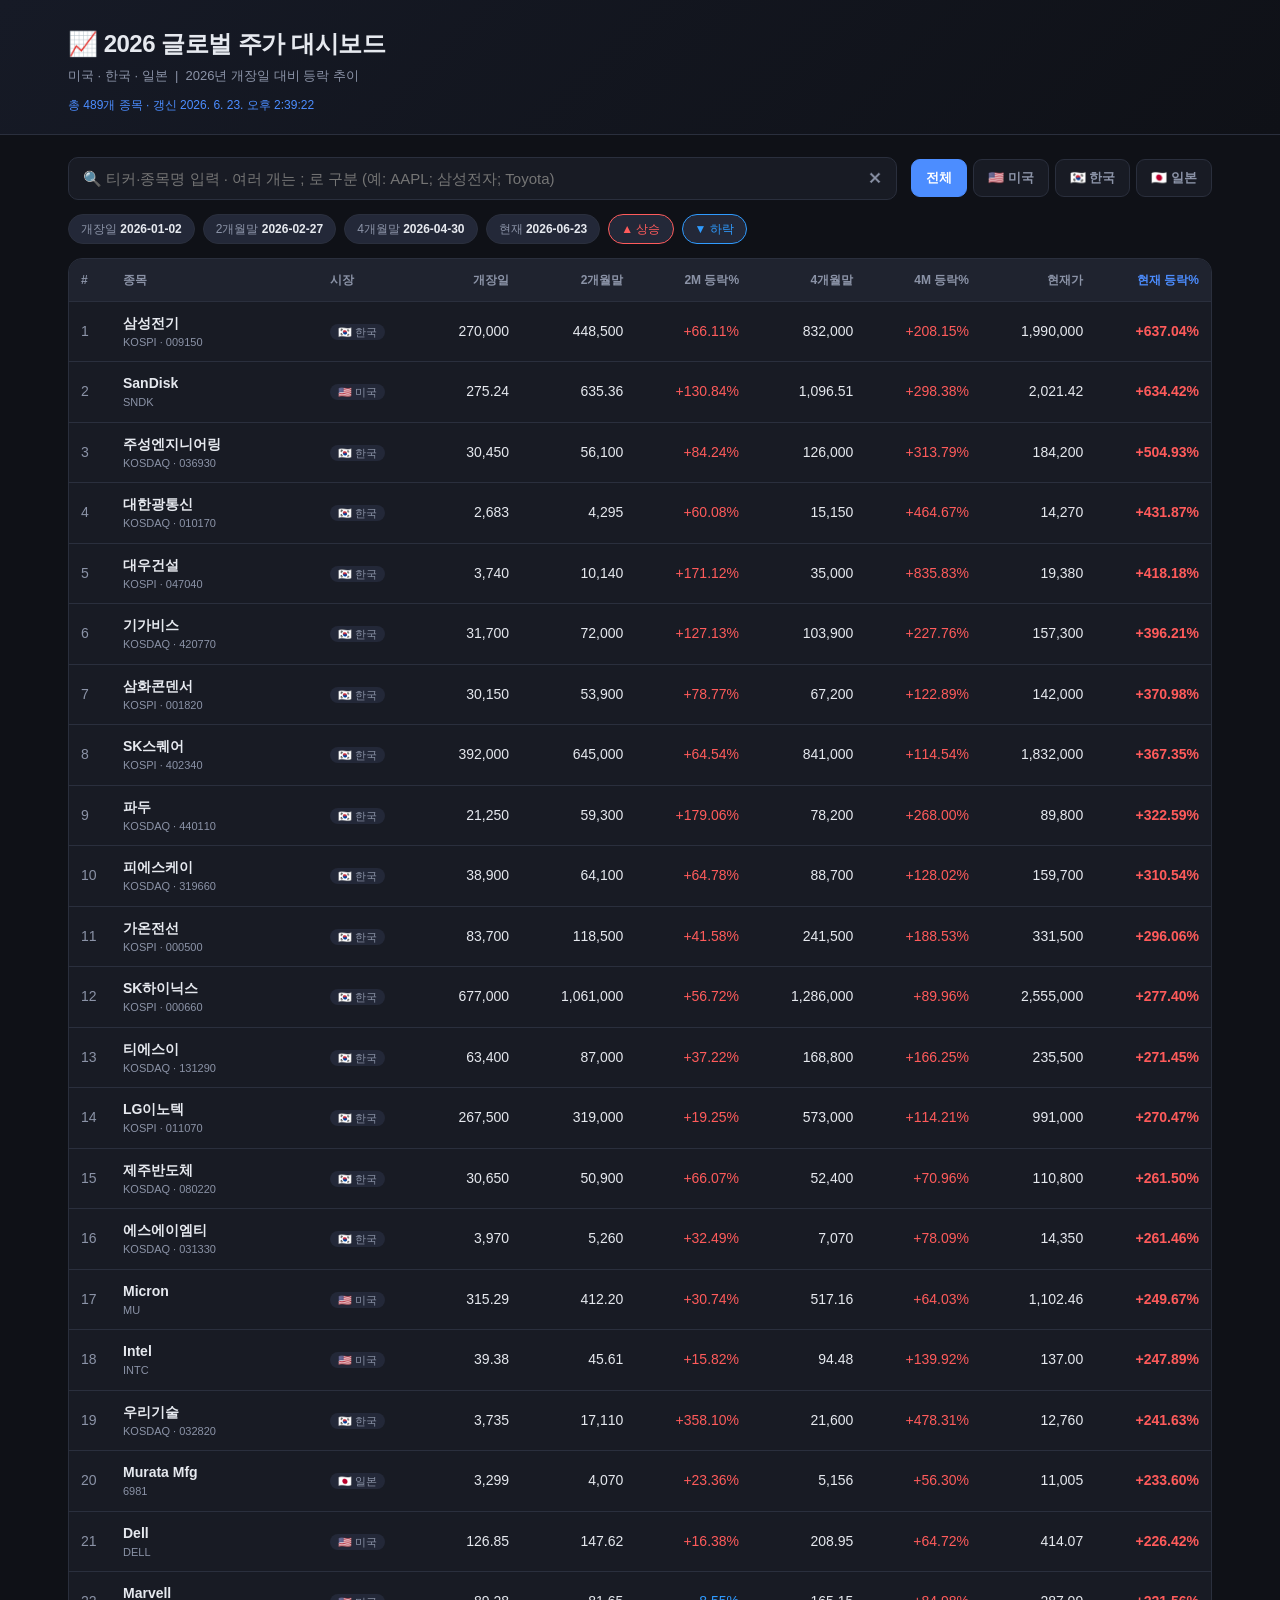
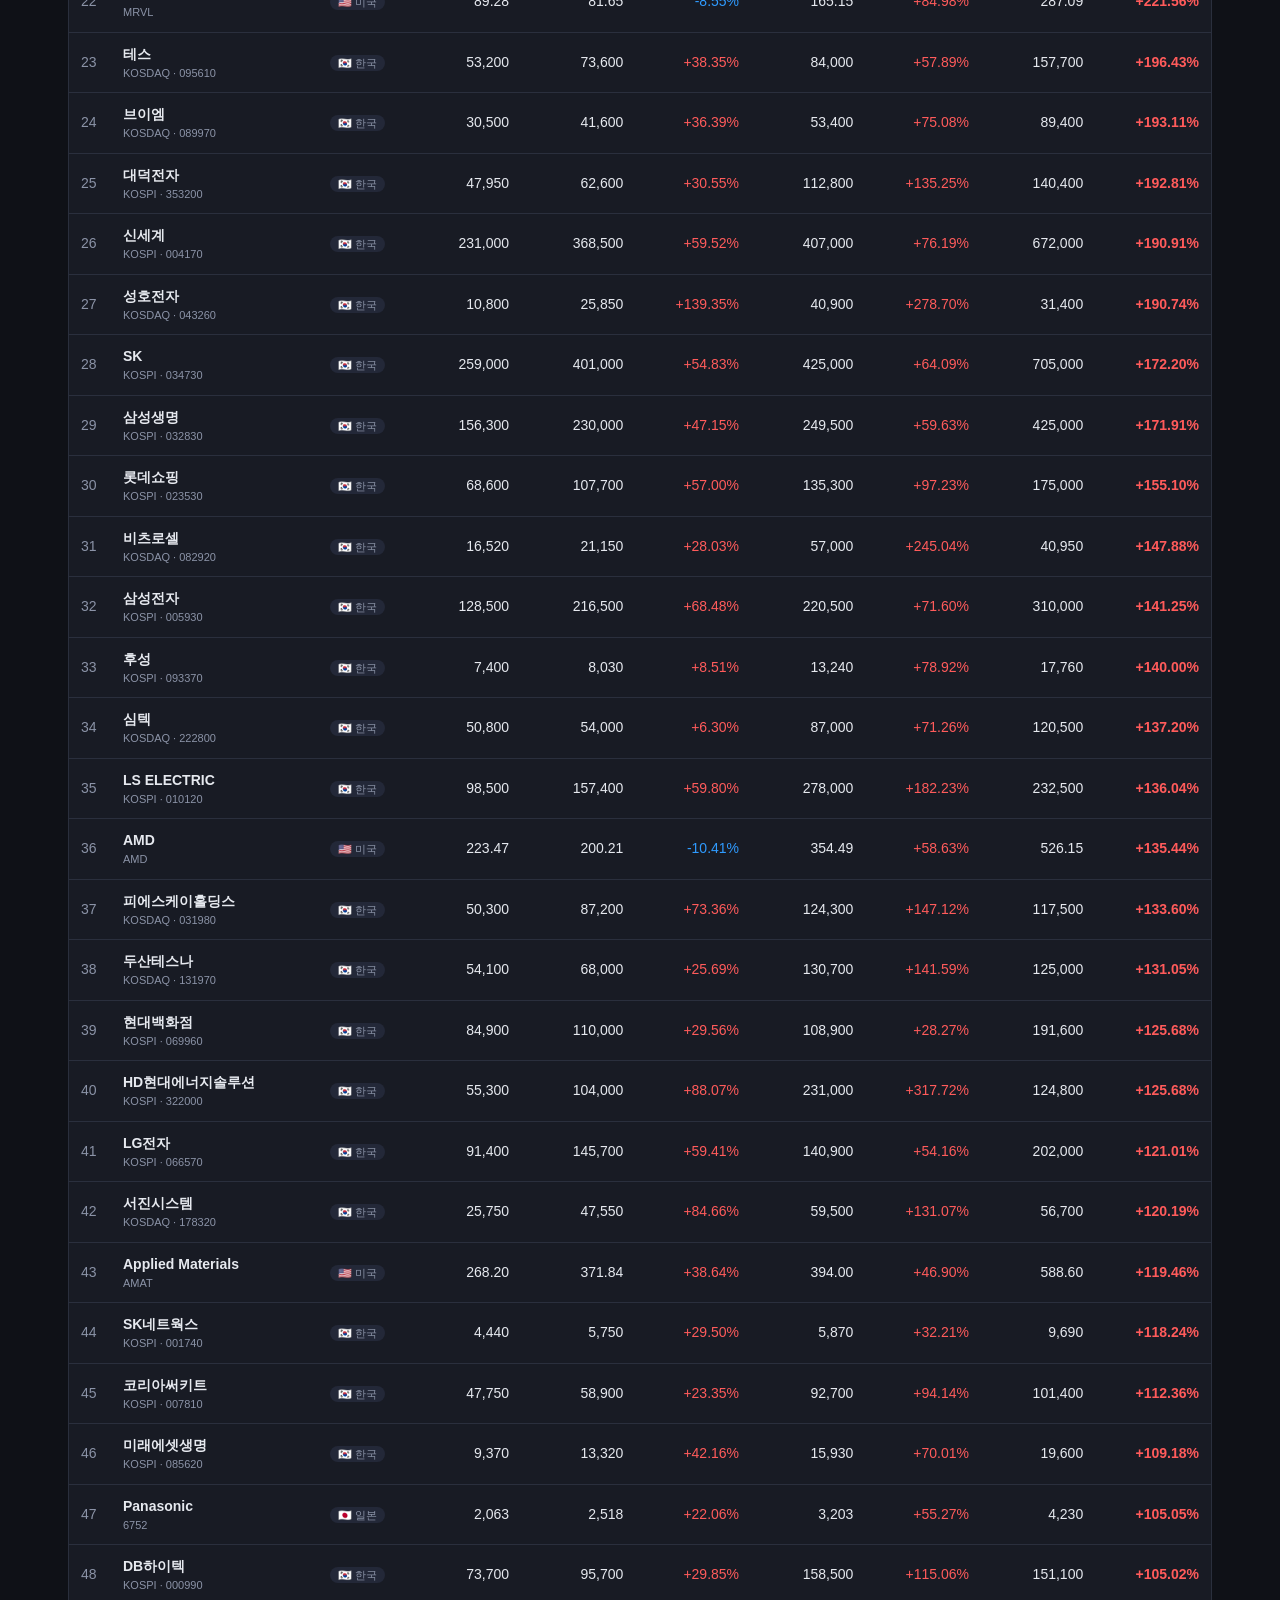
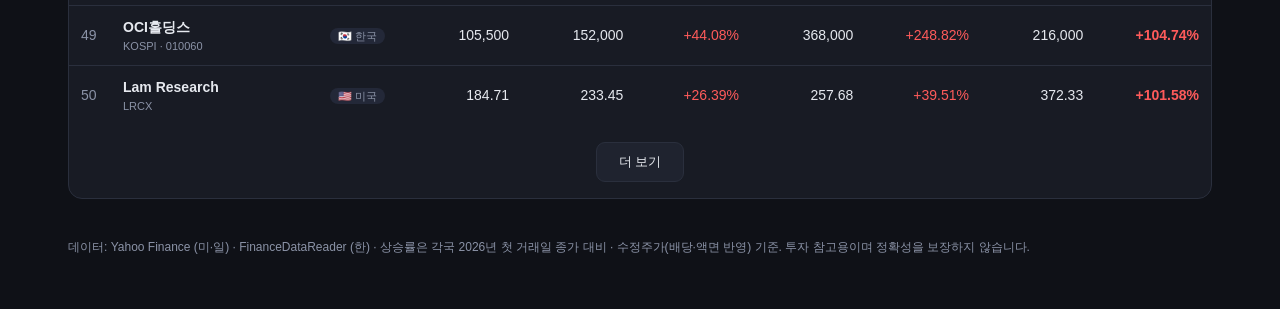
==== index.html @ 770bfb8a "init: 2026 글로벌 주가 대시보드 (미·한·일)" ====
<!DOCTYPE html>
<html lang="ko">
<head>
<meta charset="UTF-8" />
<meta name="viewport" content="width=device-width, initial-scale=1.0" />
<title>2026 글로벌 주가 대시보드 · 미국·한국·일본</title>
<meta name="description" content="2026년 개장일 대비 미국·한국·일본 주식의 2개월말·4개월말·현재 시점 주가와 상승률 대시보드" />
<link rel="stylesheet" href="assets/style.css" />
</head>
<body>
<header class="topbar">
  <div class="wrap">
    <h1>📈 2026 글로벌 주가 대시보드</h1>
    <p class="sub">미국 · 한국 · 일본 &nbsp;|&nbsp; 2026년 개장일 대비 등락 추이</p>
    <p class="meta" id="meta">데이터 불러오는 중…</p>
  </div>
</header>

<main class="wrap">
  <!-- 검색 -->
  <section class="controls">
    <div class="search-box">
      <input id="search" type="text" autocomplete="off"
             placeholder="🔍 티커·종목명 입력 · 여러 개는 ; 로 구분 (예: AAPL; 삼성전자; Toyota)" />
      <button id="clear" class="clear-btn" title="초기화">✕</button>
      <ul id="suggest" class="suggest" hidden></ul>
    </div>
    <div class="market-tabs" id="tabs">
      <button class="tab active" data-market="ALL">전체</button>
      <button class="tab" data-market="US">🇺🇸 미국</button>
      <button class="tab" data-market="KR">🇰🇷 한국</button>
      <button class="tab" data-market="JP">🇯🇵 일본</button>
    </div>
  </section>

  <!-- 선택 종목 상세 -->
  <section id="detail" class="detail" hidden></section>

  <!-- 기준일 안내 -->
  <section class="legend" id="legend"></section>

  <!-- 테이블 -->
  <section class="table-wrap">
    <table id="grid">
      <thead>
        <tr>
          <th class="t-rank">#</th>
          <th class="t-name" data-sort="name">종목</th>
          <th class="t-mkt" data-sort="market">시장</th>
          <th class="num" data-sort="p_open">개장일</th>
          <th class="num" data-sort="p_m2">2개월말</th>
          <th class="num sortable" data-sort="r_m2">2M 등락%</th>
          <th class="num" data-sort="p_m4">4개월말</th>
          <th class="num sortable" data-sort="r_m4">4M 등락%</th>
          <th class="num" data-sort="p_cur">현재가</th>
          <th class="num sortable active" data-sort="r_cur">현재 등락%</th>
        </tr>
      </thead>
      <tbody id="rows"></tbody>
    </table>
    <p id="empty" class="empty" hidden>표시할 종목이 없습니다.</p>
    <div class="more" id="more" hidden>
      <button id="moreBtn">더 보기</button>
    </div>
  </section>
</main>

<footer class="foot wrap">
  <p>데이터: Yahoo Finance (미·일) · FinanceDataReader (한) · 상승률은 각국 2026년 첫 거래일 종가 대비 ·
     수정주가(배당·액면 반영) 기준. 투자 참고용이며 정확성을 보장하지 않습니다.</p>
</footer>

<script src="assets/app.js"></script>
</body>
</html>
---- assets/style.css ----
:root {
  --bg: #0f1117;
  --panel: #181b24;
  --panel-2: #1f232f;
  --line: #2a2f3d;
  --text: #e6e9ef;
  --muted: #8b93a7;
  --accent: #4c8dff;
  --up: #ff5b5b;     /* 한국식: 상승=빨강 */
  --down: #2f9bff;   /* 하락=파랑 */
  --flat: #8b93a7;
  --chip: #232838;
}

* { box-sizing: border-box; }
html, body { margin: 0; padding: 0; }
body {
  background: var(--bg);
  color: var(--text);
  font-family: "Pretendard", "Apple SD Gothic Neo", "Malgun Gothic",
               -apple-system, BlinkMacSystemFont, "Segoe UI", Roboto, sans-serif;
  -webkit-font-smoothing: antialiased;
  font-size: 14px;
  line-height: 1.5;
}
.wrap { max-width: 1180px; margin: 0 auto; padding: 0 18px; }

/* 헤더 */
.topbar {
  background: linear-gradient(135deg, #161a26 0%, #0f1117 100%);
  border-bottom: 1px solid var(--line);
  padding: 26px 0 20px;
}
.topbar h1 { margin: 0; font-size: 24px; font-weight: 800; letter-spacing: -0.5px; }
.topbar .sub { margin: 4px 0 0; color: var(--muted); font-size: 13px; }
.topbar .meta { margin: 10px 0 0; color: var(--accent); font-size: 12px; }

/* 컨트롤 */
.controls {
  display: flex; flex-wrap: wrap; gap: 14px; align-items: center;
  justify-content: space-between; margin: 22px 0 14px;
}
.search-box { position: relative; flex: 1 1 360px; }
.search-box input {
  width: 100%; padding: 12px 40px 12px 14px;
  background: var(--panel); border: 1px solid var(--line); border-radius: 10px;
  color: var(--text); font-size: 15px; outline: none;
}
.search-box input:focus { border-color: var(--accent); }
.clear-btn {
  position: absolute; right: 8px; top: 50%; transform: translateY(-50%);
  background: none; border: none; color: var(--muted); cursor: pointer;
  font-size: 15px; padding: 6px;
}

/* 자동완성 */
.suggest {
  position: absolute; z-index: 30; top: 110%; left: 0; right: 0;
  list-style: none; margin: 0; padding: 6px;
  background: var(--panel-2); border: 1px solid var(--line); border-radius: 10px;
  max-height: 320px; overflow-y: auto; box-shadow: 0 12px 30px rgba(0,0,0,.4);
}
.suggest li {
  padding: 9px 12px; border-radius: 7px; cursor: pointer;
  display: flex; justify-content: space-between; gap: 10px;
}
.suggest li:hover, .suggest li.active { background: var(--chip); }
.suggest .s-name { font-weight: 600; }
.suggest .s-tk { color: var(--muted); font-size: 12px; }

/* 시장 탭 */
.market-tabs { display: flex; gap: 6px; }
.tab {
  background: var(--panel); border: 1px solid var(--line); color: var(--muted);
  padding: 9px 14px; border-radius: 9px; cursor: pointer; font-size: 13px; font-weight: 600;
}
.tab:hover { color: var(--text); }
.tab.active { background: var(--accent); border-color: var(--accent); color: #fff; }

/* 기준일 안내 */
.legend { display: flex; flex-wrap: wrap; gap: 8px; margin: 4px 0 14px; }
.legend .pill {
  background: var(--chip); border: 1px solid var(--line); border-radius: 20px;
  padding: 5px 12px; font-size: 12px; color: var(--muted);
}
.legend .pill b { color: var(--text); font-weight: 700; }

/* 상세 카드 */
.detail {
  background: var(--panel); border: 1px solid var(--line); border-radius: 14px;
  padding: 20px; margin-bottom: 18px;
}
.detail .d-head { display: flex; align-items: baseline; gap: 12px; flex-wrap: wrap; }
.detail .d-name { font-size: 22px; font-weight: 800; }
.detail .d-tk { color: var(--muted); font-size: 14px; }
.detail .d-badge {
  background: var(--chip); border-radius: 6px; padding: 3px 9px; font-size: 12px; color: var(--muted);
}
.detail .d-close { margin-left: auto; background: none; border: 1px solid var(--line);
  color: var(--muted); border-radius: 8px; padding: 6px 12px; cursor: pointer; }
.d-grid {
  display: grid; grid-template-columns: repeat(4, 1fr); gap: 12px; margin-top: 18px;
}
.d-cell {
  background: var(--panel-2); border: 1px solid var(--line); border-radius: 10px; padding: 14px;
}
.d-cell .lbl { color: var(--muted); font-size: 12px; }
.d-cell .date { color: var(--muted); font-size: 11px; }
.d-cell .price { font-size: 20px; font-weight: 800; margin: 6px 0 2px; }
.d-cell .chg { font-size: 14px; font-weight: 700; }
@media (max-width: 720px){ .d-grid { grid-template-columns: repeat(2,1fr); } }

/* 테이블 */
.table-wrap { background: var(--panel); border: 1px solid var(--line); border-radius: 14px; overflow: hidden; }
table { width: 100%; border-collapse: collapse; }
thead th {
  position: sticky; top: 0; background: var(--panel-2); color: var(--muted);
  font-size: 12px; font-weight: 700; text-align: left; padding: 12px 12px;
  border-bottom: 1px solid var(--line); white-space: nowrap; user-select: none;
}
thead th.num { text-align: right; }
thead th[data-sort] { cursor: pointer; }
thead th[data-sort]:hover { color: var(--text); }
thead th.active { color: var(--accent); }
tbody td { padding: 11px 12px; border-bottom: 1px solid var(--line); white-space: nowrap; }
tbody tr:hover { background: var(--panel-2); cursor: pointer; }
tbody tr:last-child td { border-bottom: none; }
.t-rank { width: 42px; color: var(--muted); }
td.num { text-align: right; font-variant-numeric: tabular-nums; }
.nm { font-weight: 700; }
.nm small { display:block; color: var(--muted); font-weight: 400; font-size: 11px; }
.mkt-badge { font-size: 11px; padding: 2px 8px; border-radius: 12px; background: var(--chip); color: var(--muted); }
.up   { color: var(--up); }
.down { color: var(--down); }
.flat { color: var(--flat); }

.empty { text-align: center; color: var(--muted); padding: 40px; }
.more { text-align: center; padding: 16px; }
.more button {
  background: var(--panel-2); border: 1px solid var(--line); color: var(--text);
  padding: 10px 22px; border-radius: 9px; cursor: pointer; font-size: 13px;
}
.more button:hover { border-color: var(--accent); }

.foot { color: var(--muted); font-size: 12px; padding: 26px 18px 40px; line-height: 1.7; }
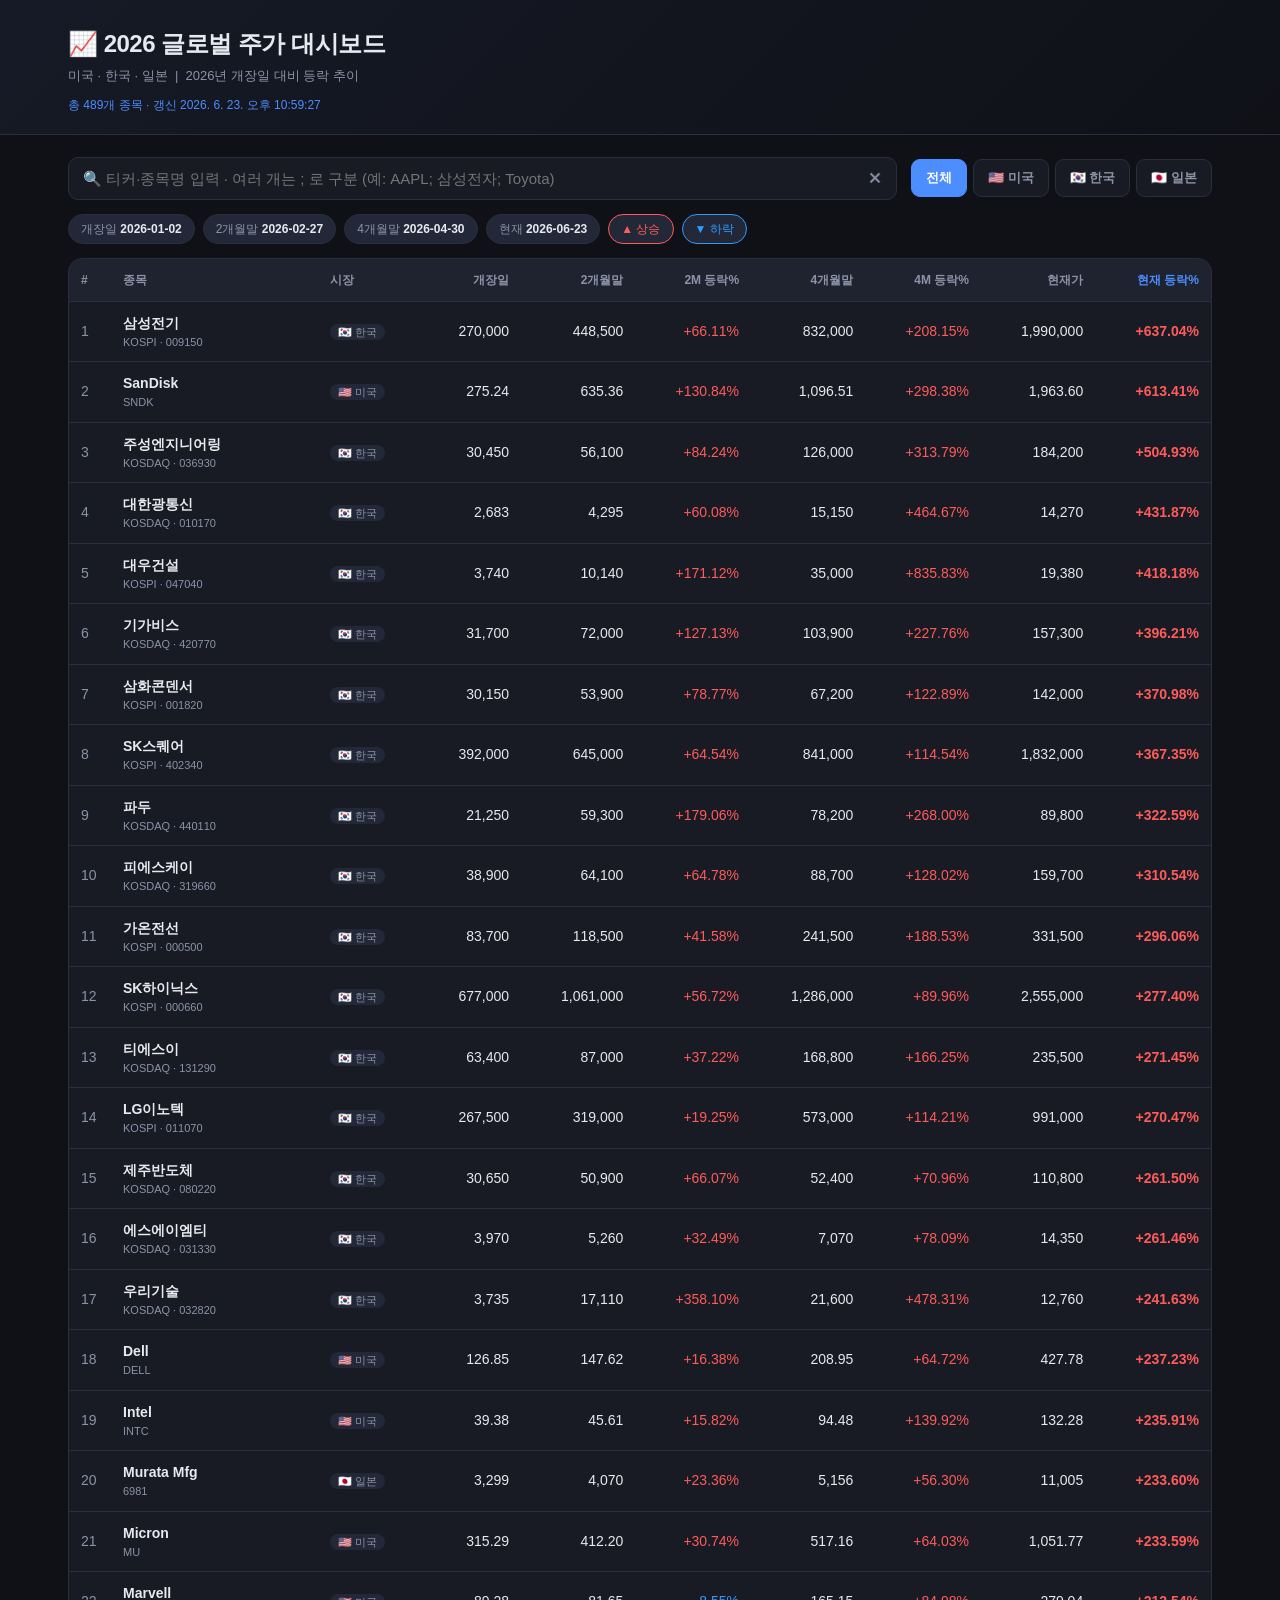
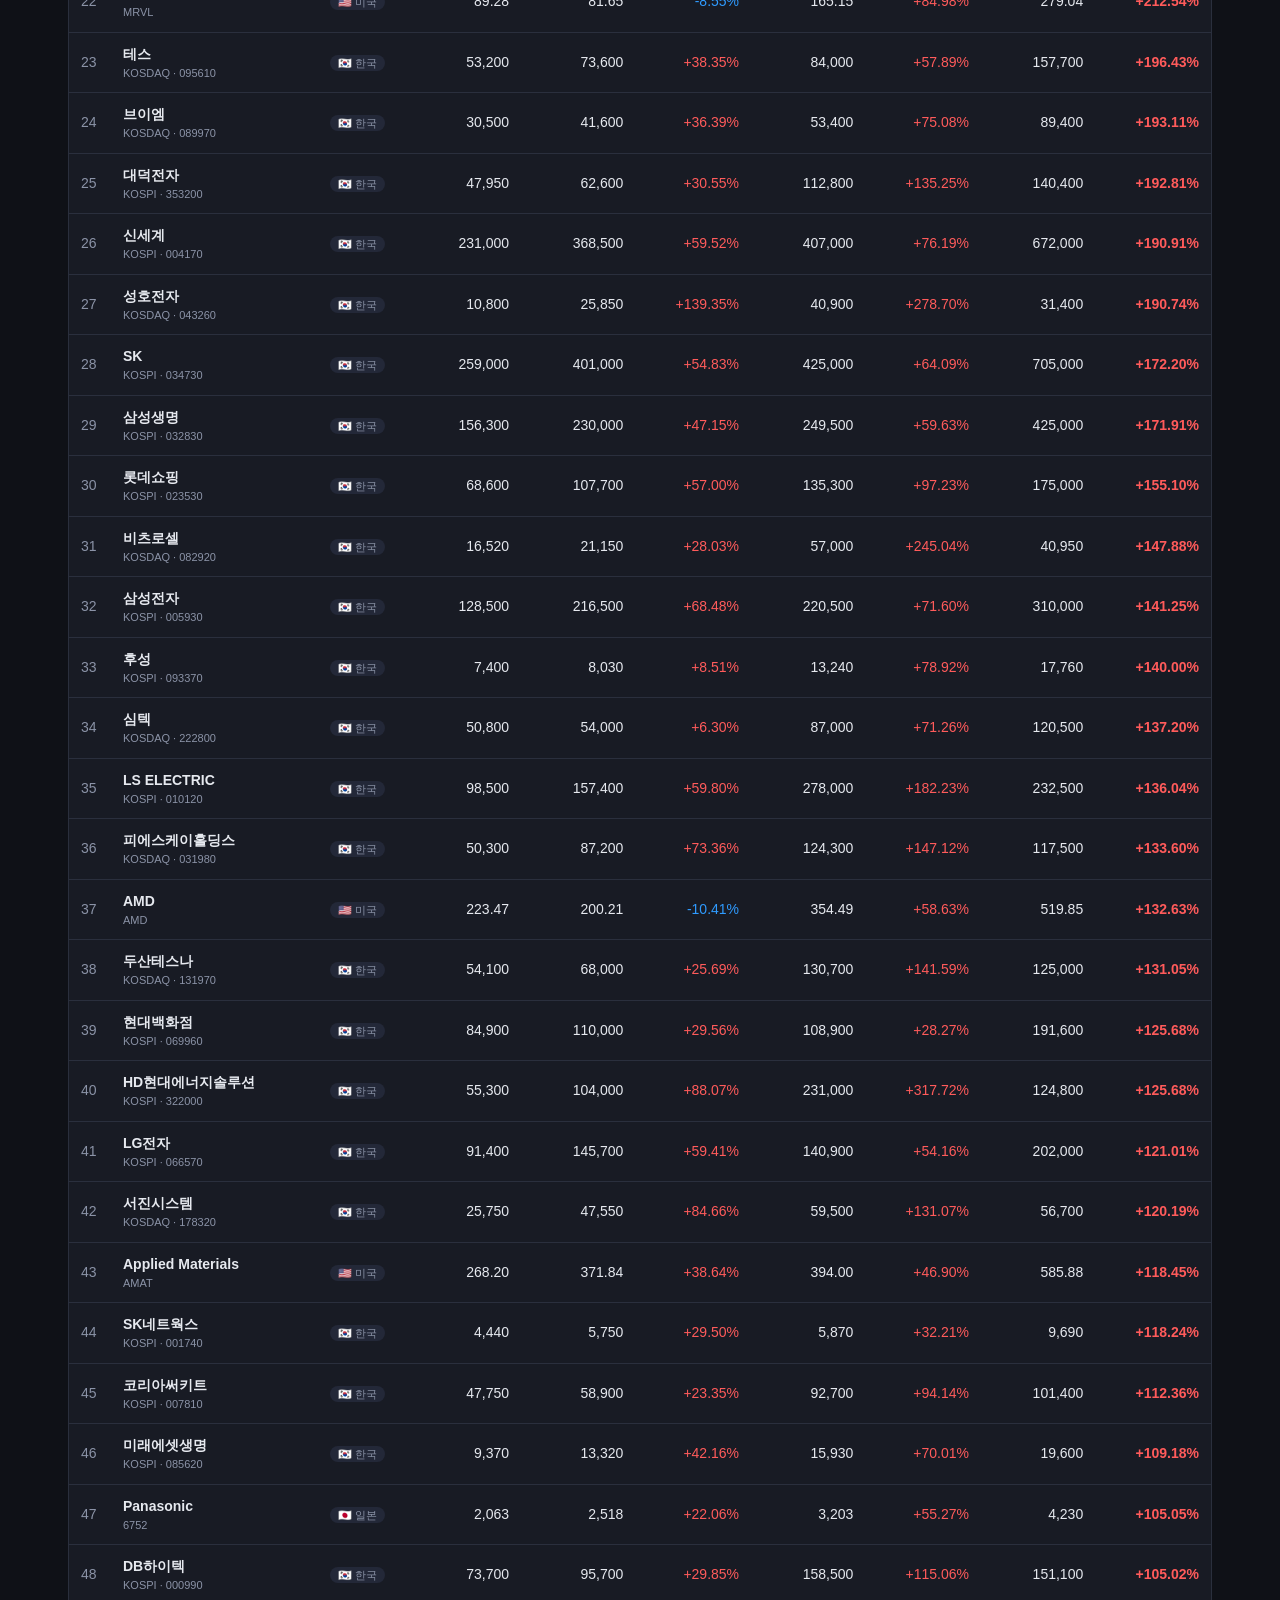
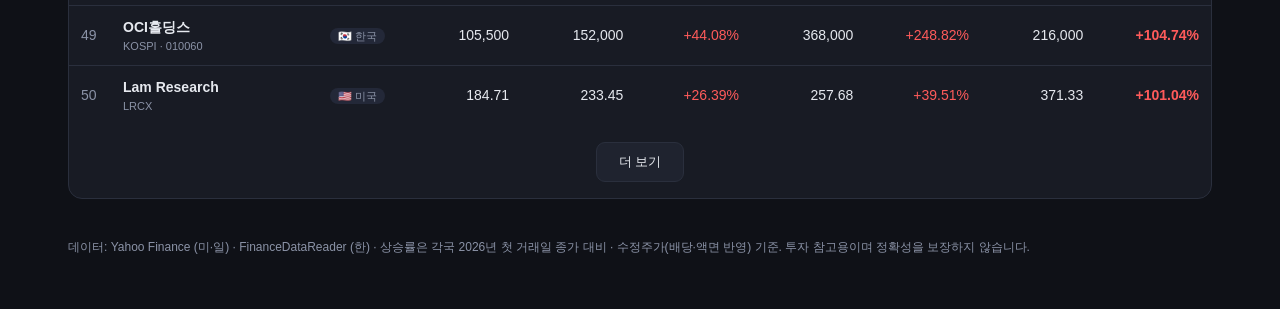
==== commit c1eafc85: "feat: PWA 지원 추가 (manifest·service worker·아이콘)" ====
--- a/index.html
+++ b/index.html
@@ -5,6 +5,17 @@
 <meta name="viewport" content="width=device-width, initial-scale=1.0" />
 <title>2026 글로벌 주가 대시보드 · 미국·한국·일본</title>
 <meta name="description" content="2026년 개장일 대비 미국·한국·일본 주식의 2개월말·4개월말·현재 시점 주가와 상승률 대시보드" />
+
+<!-- PWA -->
+<link rel="manifest" href="manifest.webmanifest" />
+<meta name="theme-color" content="#0f1117" />
+<meta name="mobile-web-app-capable" content="yes" />
+<meta name="apple-mobile-web-app-capable" content="yes" />
+<meta name="apple-mobile-web-app-status-bar-style" content="black-translucent" />
+<meta name="apple-mobile-web-app-title" content="주가 대시보드" />
+<link rel="icon" type="image/png" sizes="32x32" href="icons/favicon-32.png" />
+<link rel="apple-touch-icon" href="icons/apple-touch-icon.png" />
+
 <link rel="stylesheet" href="assets/style.css" />
 </head>
 <body>
@@ -71,5 +82,13 @@
 </footer>
 
 <script src="assets/app.js"></script>
+<script>
+  // 서비스 워커 등록 (오프라인 캐시 · PWA 설치 지원)
+  if ("serviceWorker" in navigator) {
+    window.addEventListener("load", () => {
+      navigator.serviceWorker.register("sw.js").catch((e) => console.warn("SW 등록 실패", e));
+    });
+  }
+</script>
 </body>
 </html>
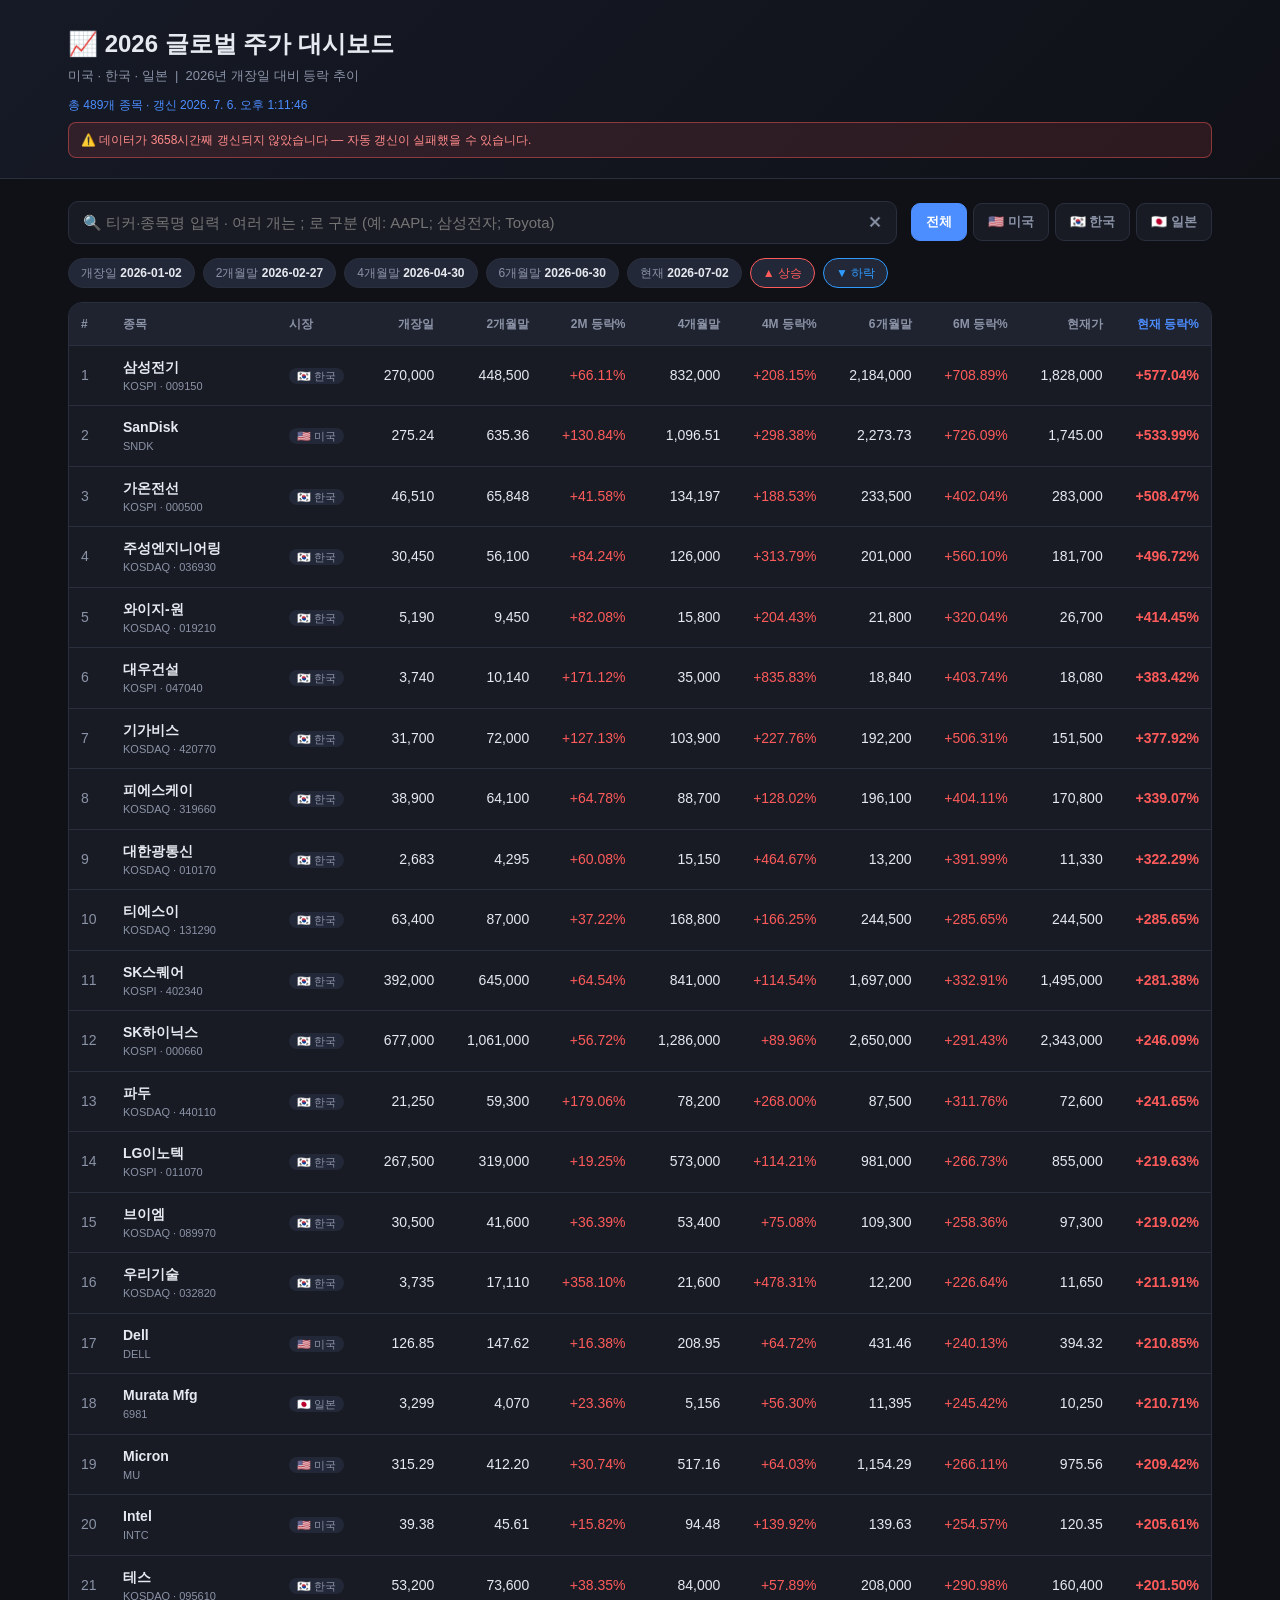
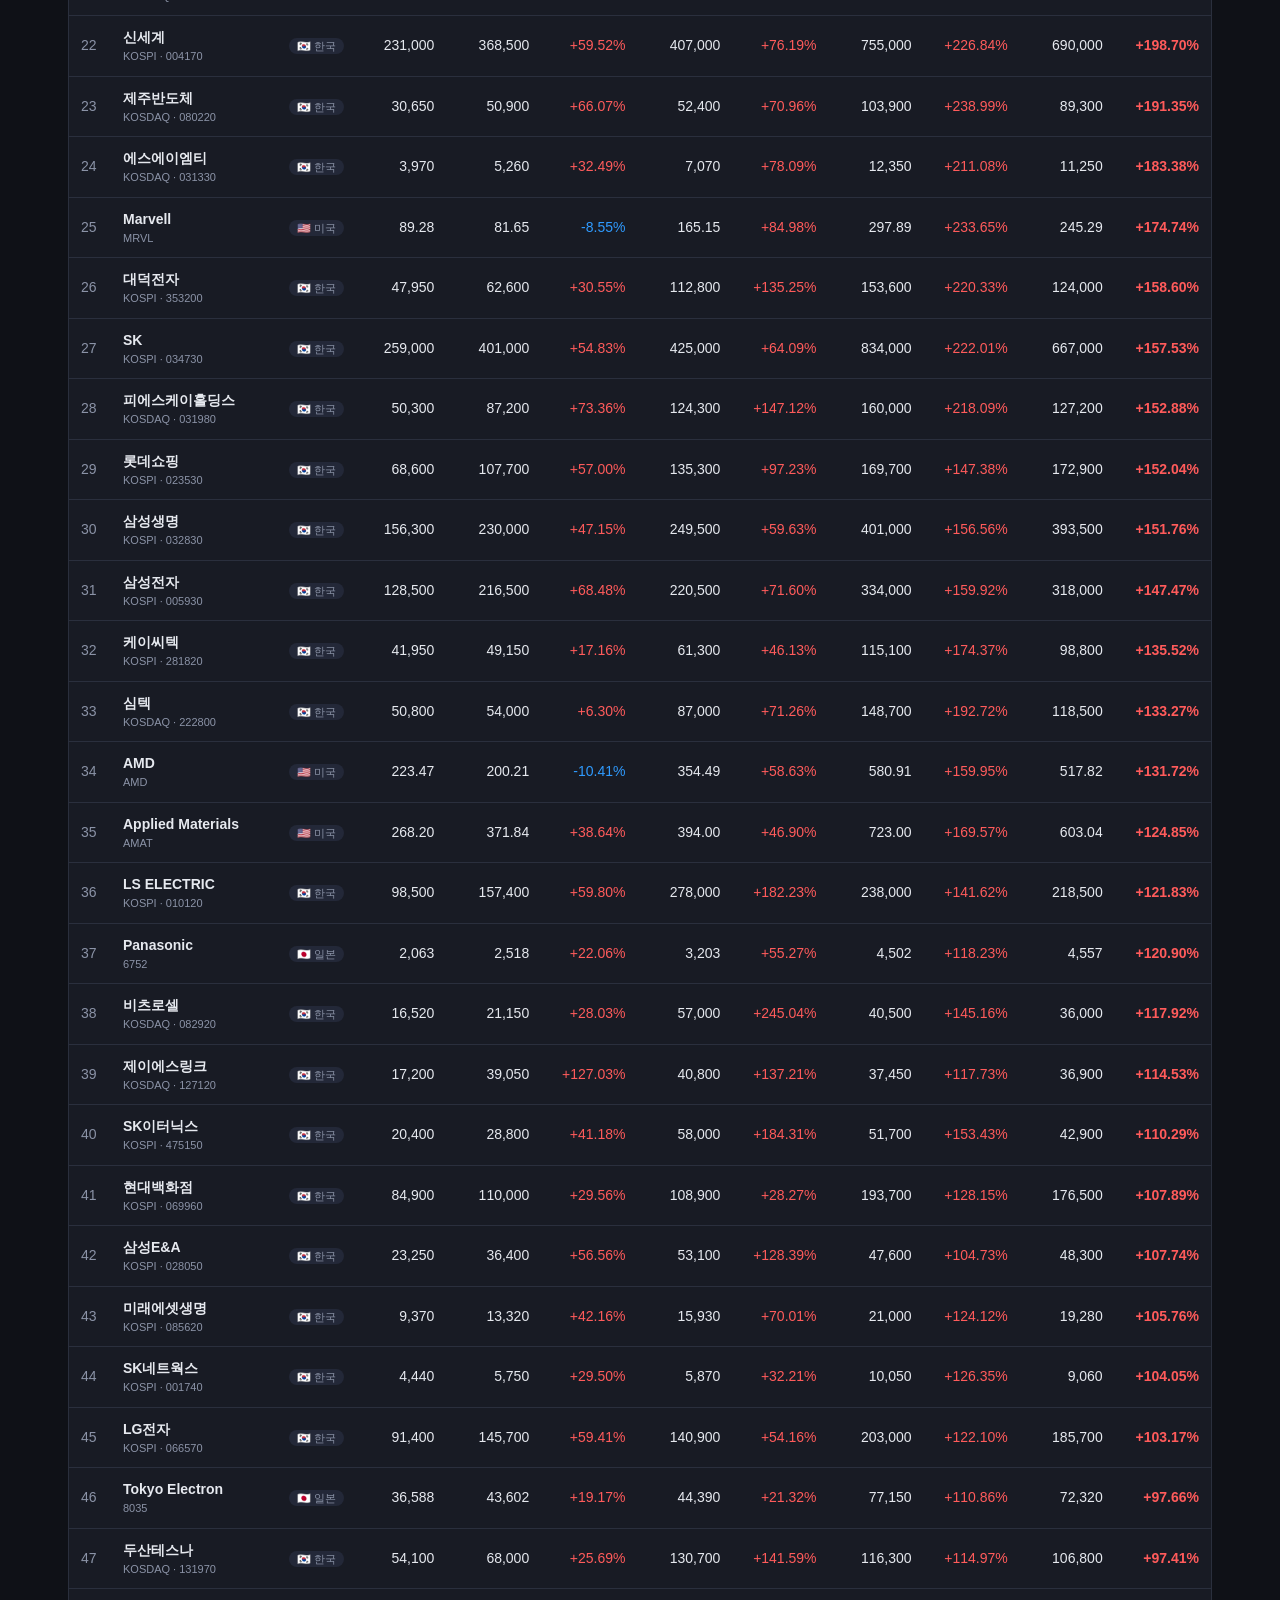
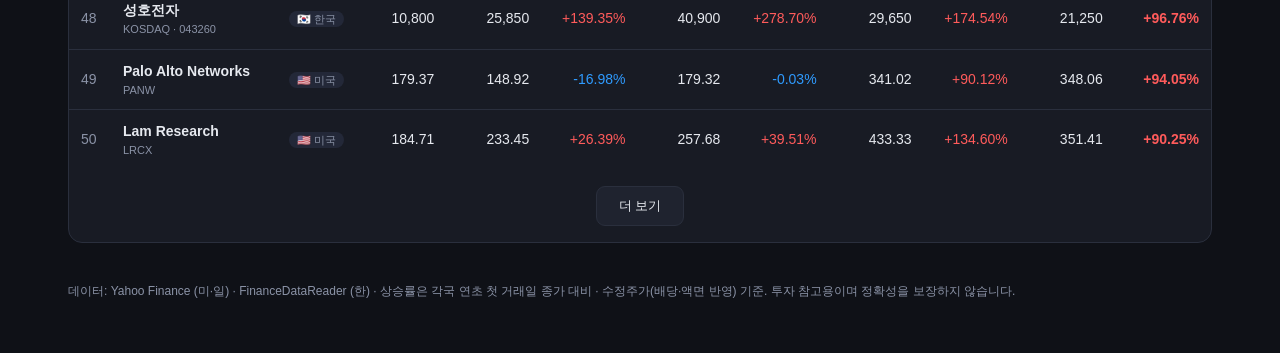
==== commit ad476a5b: "feat: 기준 시점 자동 확장 + 갱신 실패 감지 - 기준 시점(m2/m4 고정)을 지나간 짝수달 말 자동 생성으로 변경 (7월 현재 m2·m4·m6) - 연도 하드코딩 제거: " ====
--- a/index.html
+++ b/index.html
@@ -3,8 +3,8 @@
 <head>
 <meta charset="UTF-8" />
 <meta name="viewport" content="width=device-width, initial-scale=1.0" />
-<title>2026 글로벌 주가 대시보드 · 미국·한국·일본</title>
-<meta name="description" content="2026년 개장일 대비 미국·한국·일본 주식의 2개월말·4개월말·현재 시점 주가와 상승률 대시보드" />
+<title>글로벌 주가 대시보드 · 미국·한국·일본</title>
+<meta name="description" content="연초 개장일 대비 미국·한국·일본 주식의 짝수달말·현재 시점 주가와 상승률 대시보드" />
 
 <!-- PWA -->
 <link rel="manifest" href="manifest.webmanifest" />
@@ -21,9 +21,10 @@
 <body>
 <header class="topbar">
   <div class="wrap">
-    <h1>📈 2026 글로벌 주가 대시보드</h1>
-    <p class="sub">미국 · 한국 · 일본 &nbsp;|&nbsp; 2026년 개장일 대비 등락 추이</p>
+    <h1 id="title">📈 글로벌 주가 대시보드</h1>
+    <p class="sub" id="subtitle">미국 · 한국 · 일본 &nbsp;|&nbsp; 연초 개장일 대비 등락 추이</p>
     <p class="meta" id="meta">데이터 불러오는 중…</p>
+    <p class="warn" id="warn" hidden></p>
   </div>
 </header>
 
@@ -54,18 +55,7 @@
   <section class="table-wrap">
     <table id="grid">
       <thead>
-        <tr>
-          <th class="t-rank">#</th>
-          <th class="t-name" data-sort="name">종목</th>
-          <th class="t-mkt" data-sort="market">시장</th>
-          <th class="num" data-sort="p_open">개장일</th>
-          <th class="num" data-sort="p_m2">2개월말</th>
-          <th class="num sortable" data-sort="r_m2">2M 등락%</th>
-          <th class="num" data-sort="p_m4">4개월말</th>
-          <th class="num sortable" data-sort="r_m4">4M 등락%</th>
-          <th class="num" data-sort="p_cur">현재가</th>
-          <th class="num sortable active" data-sort="r_cur">현재 등락%</th>
-        </tr>
+        <tr id="headrow"><!-- 기준 시점에 맞춰 app.js 가 동적 생성 --></tr>
       </thead>
       <tbody id="rows"></tbody>
     </table>
@@ -77,7 +67,7 @@
 </main>
 
 <footer class="foot wrap">
-  <p>데이터: Yahoo Finance (미·일) · FinanceDataReader (한) · 상승률은 각국 2026년 첫 거래일 종가 대비 ·
+  <p>데이터: Yahoo Finance (미·일) · FinanceDataReader (한) · 상승률은 각국 연초 첫 거래일 종가 대비 ·
      수정주가(배당·액면 반영) 기준. 투자 참고용이며 정확성을 보장하지 않습니다.</p>
 </footer>
 
--- a/assets/style.css
+++ b/assets/style.css
@@ -31,9 +31,14 @@
   border-bottom: 1px solid var(--line);
   padding: 26px 0 20px;
 }
-.topbar h1 { margin: 0; font-size: 24px; font-weight: 800; letter-spacing: -0.5px; }
+.topbar h1 { margin: 0; font-size: 24px; font-weight: 800; letter-spacing: 0; }
 .topbar .sub { margin: 4px 0 0; color: var(--muted); font-size: 13px; }
 .topbar .meta { margin: 10px 0 0; color: var(--accent); font-size: 12px; }
+.topbar .warn {
+  margin: 8px 0 0; padding: 8px 12px; border-radius: 8px;
+  background: rgba(255, 91, 91, .12); border: 1px solid rgba(255, 91, 91, .45);
+  color: #ff8a8a; font-size: 12px; line-height: 1.5;
+}
 
 /* 컨트롤 */
 .controls {
@@ -108,10 +113,9 @@
 .d-cell .date { color: var(--muted); font-size: 11px; }
 .d-cell .price { font-size: 20px; font-weight: 800; margin: 6px 0 2px; }
 .d-cell .chg { font-size: 14px; font-weight: 700; }
-@media (max-width: 720px){ .d-grid { grid-template-columns: repeat(2,1fr); } }
-
-/* 테이블 */
-.table-wrap { background: var(--panel); border: 1px solid var(--line); border-radius: 14px; overflow: hidden; }
+
+/* 테이블 (연말로 갈수록 기준 시점 열이 늘어나므로 가로 스크롤 허용) */
+.table-wrap { background: var(--panel); border: 1px solid var(--line); border-radius: 14px; overflow-x: auto; }
 table { width: 100%; border-collapse: collapse; }
 thead th {
   position: sticky; top: 0; background: var(--panel-2); color: var(--muted);
@@ -143,3 +147,221 @@
 .more button:hover { border-color: var(--accent); }
 
 .foot { color: var(--muted); font-size: 12px; padding: 26px 18px 40px; line-height: 1.7; }
+
+@media (max-width: 720px) {
+  body { font-size: 14px; }
+  .wrap { padding: 0 12px; }
+
+  .topbar { padding: 18px 0 14px; }
+  .topbar h1 { font-size: 21px; line-height: 1.25; }
+  .topbar .sub { font-size: 13px; }
+  .topbar .meta { font-size: 12px; line-height: 1.45; }
+
+  .controls {
+    display: block;
+    margin: 14px 0 12px;
+  }
+  .search-box { width: 100%; }
+  .search-box input {
+    min-height: 46px;
+    padding: 11px 38px 11px 12px;
+    border-radius: 8px;
+    font-size: 15px;
+  }
+  .market-tabs {
+    display: grid;
+    grid-template-columns: repeat(4, minmax(0, 1fr));
+    gap: 6px;
+    margin-top: 10px;
+  }
+  .tab {
+    min-height: 40px;
+    padding: 8px 6px;
+    border-radius: 8px;
+    font-size: 13px;
+  }
+
+  .suggest { top: calc(100% + 6px); max-height: 260px; }
+  .suggest li { align-items: flex-start; flex-direction: column; gap: 2px; }
+
+  .legend {
+    display: grid;
+    grid-template-columns: repeat(2, minmax(0, 1fr));
+    gap: 6px;
+    margin: 8px 0 12px;
+  }
+  .legend .pill {
+    border-radius: 8px;
+    padding: 7px 9px;
+    font-size: 12px;
+    line-height: 1.35;
+  }
+
+  .detail {
+    margin-bottom: 12px;
+    padding: 14px;
+    border-radius: 10px;
+  }
+  .detail .d-head {
+    display: grid;
+    grid-template-columns: 1fr auto;
+    align-items: start;
+    gap: 7px;
+  }
+  .detail .d-name {
+    grid-column: 1 / -1;
+    font-size: 18px;
+    line-height: 1.3;
+  }
+  .detail .d-tk,
+  .detail .d-badge { align-self: center; }
+  .detail .d-close {
+    grid-column: 2;
+    grid-row: 2 / span 2;
+    margin-left: 0;
+    padding: 7px 10px;
+  }
+  .d-grid {
+    grid-template-columns: repeat(2, minmax(0, 1fr));
+    gap: 8px;
+    margin-top: 14px;
+  }
+  .d-cell {
+    min-width: 0;
+    padding: 11px;
+    border-radius: 8px;
+  }
+  .d-cell .price {
+    font-size: 17px;
+    line-height: 1.25;
+    word-break: break-word;
+  }
+
+  .table-wrap {
+    background: transparent;
+    border: 0;
+    border-radius: 0;
+    overflow: visible;
+  }
+  table,
+  tbody,
+  tr,
+  td { display: block; }
+  thead { display: none; }
+  /* 카드 배치: 셀마다 app.js 가 지정한 --ord(order) 값으로 정렬
+     — 기준 시점 열 개수가 연중 변해도 레이아웃이 자동 대응 */
+  tbody tr {
+    position: relative;
+    display: grid;
+    grid-template-columns: repeat(2, minmax(0, 1fr));
+    gap: 8px 10px;
+    margin-bottom: 10px;
+    padding: 13px;
+    background: var(--panel);
+    border: 1px solid var(--line);
+    border-radius: 10px;
+  }
+  tbody td { order: var(--ord, 50); }
+  tbody tr:hover { background: var(--panel); }
+  tbody td {
+    min-width: 0;
+    padding: 0;
+    border-bottom: 0;
+    white-space: normal;
+    text-align: left;
+  }
+  tbody td::before {
+    content: attr(data-label);
+    display: block;
+    margin-bottom: 2px;
+    color: var(--muted);
+    font-size: 11px;
+    font-weight: 700;
+  }
+  td.num {
+    text-align: left;
+    font-size: 14px;
+    line-height: 1.35;
+  }
+  .t-rank { display: none; }
+  .stock-cell {
+    grid-column: 1 / -1;
+    padding-right: 88px;
+    padding-bottom: 8px;
+    border-bottom: 1px solid var(--line);
+  }
+  .stock-cell::before,
+  .market-cell::before { display: none; }
+  .nm {
+    font-size: 17px;
+    line-height: 1.35;
+    overflow-wrap: anywhere;
+  }
+  .nm small {
+    margin-top: 2px;
+    font-size: 12px;
+    line-height: 1.3;
+  }
+  .market-cell {
+    position: absolute;
+    top: 13px;
+    right: 13px;
+    max-width: 82px;
+    text-align: right;
+  }
+  .mkt-badge {
+    display: inline-block;
+    max-width: 100%;
+    overflow: hidden;
+    padding: 3px 7px;
+    text-overflow: ellipsis;
+    white-space: nowrap;
+  }
+  .price-cur,
+  .return-cur,
+  .price-open,
+  .price-cp,
+  .return-cp {
+    background: var(--panel-2);
+    border: 1px solid var(--line);
+    border-radius: 8px;
+    padding: 8px 10px;
+  }
+  .return-cur,
+  .return-cp { text-align: right; }
+  .return-cur::before,
+  .return-cp::before { text-align: right; }
+  .return-cur b { font-size: 20px; line-height: 1.2; }
+  .price-open {
+    grid-column: 1 / -1;
+    display: flex;
+    align-items: center;
+    justify-content: space-between;
+    color: var(--muted);
+    background: transparent;
+    border-style: dashed;
+  }
+  .price-open::before { margin-bottom: 0; }
+  .price-open,
+  .price-cp { color: var(--text); }
+
+  .empty {
+    margin: 0;
+    padding: 32px 12px;
+    background: var(--panel);
+    border: 1px solid var(--line);
+    border-radius: 10px;
+  }
+  .more {
+    padding: 8px 0 0;
+  }
+  .more button {
+    width: 100%;
+    min-height: 44px;
+    border-radius: 8px;
+  }
+  .foot {
+    padding: 18px 12px 28px;
+    font-size: 11px;
+  }
+}
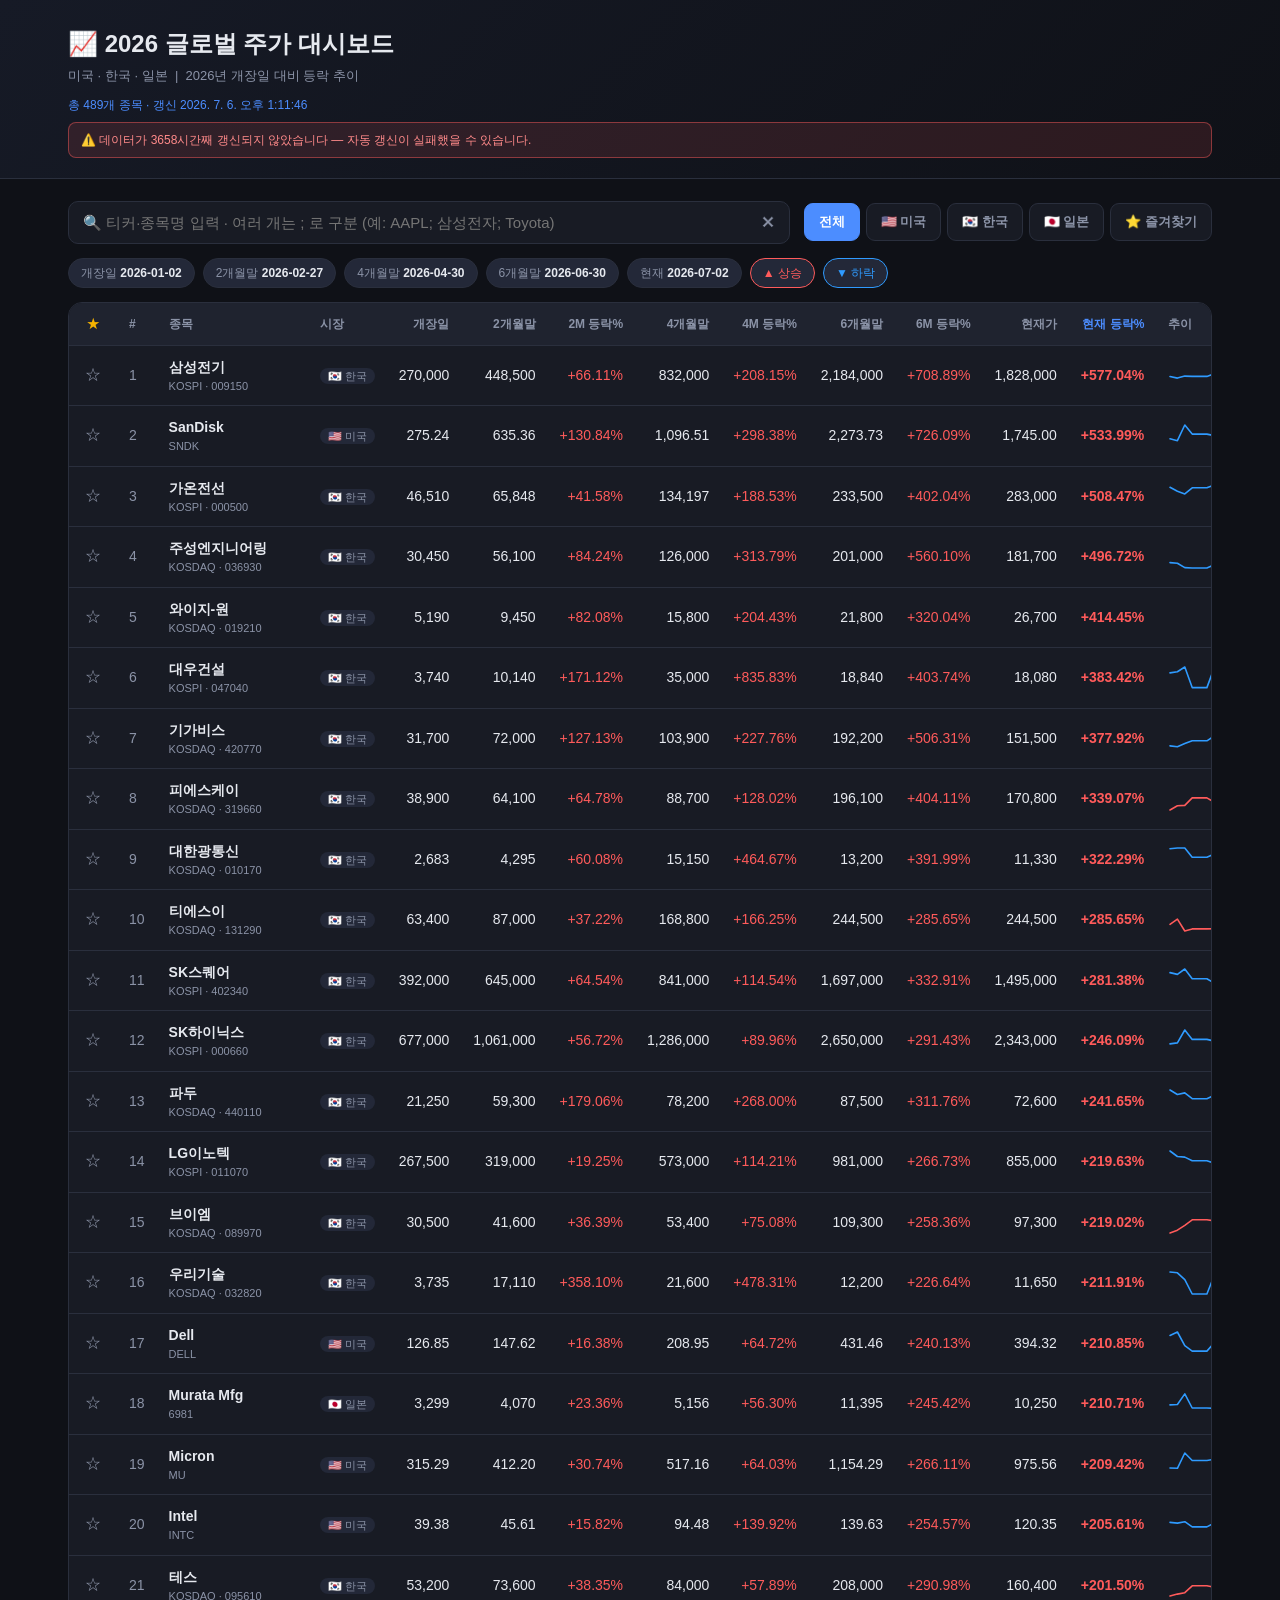
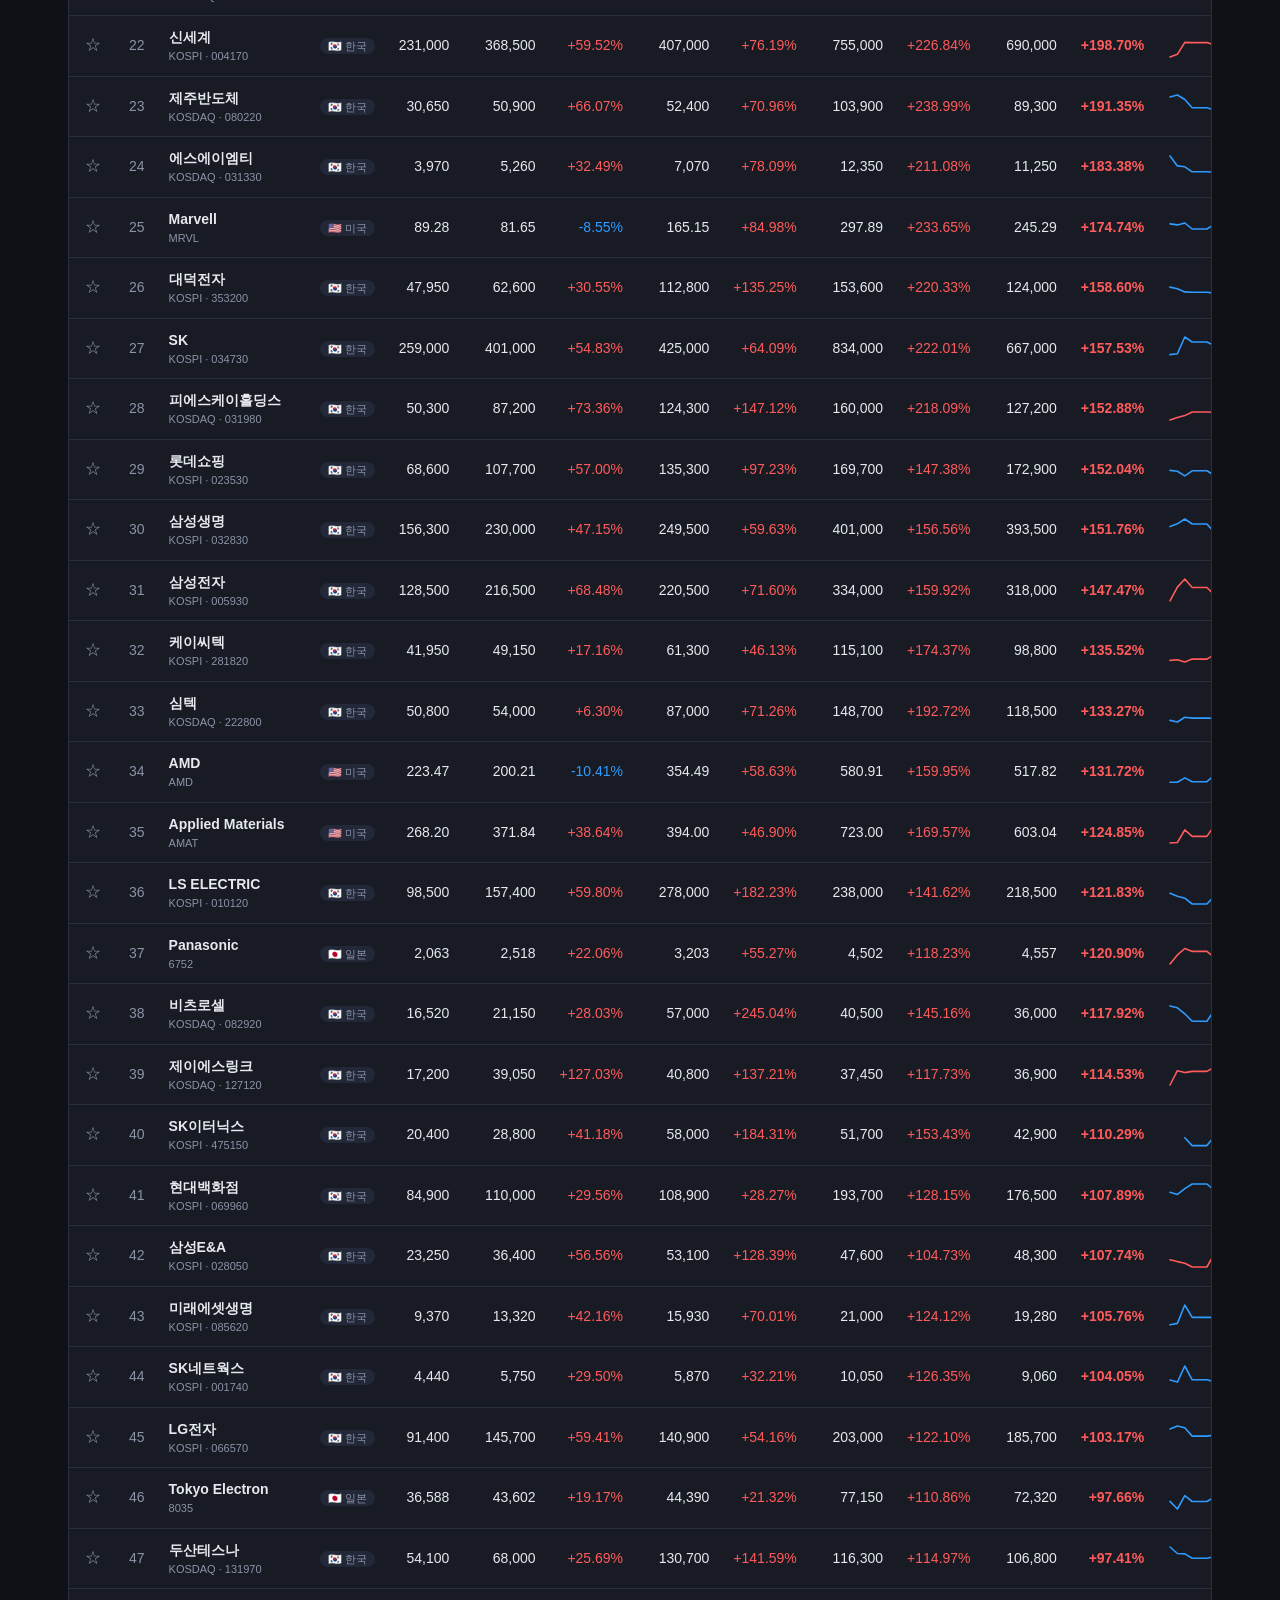
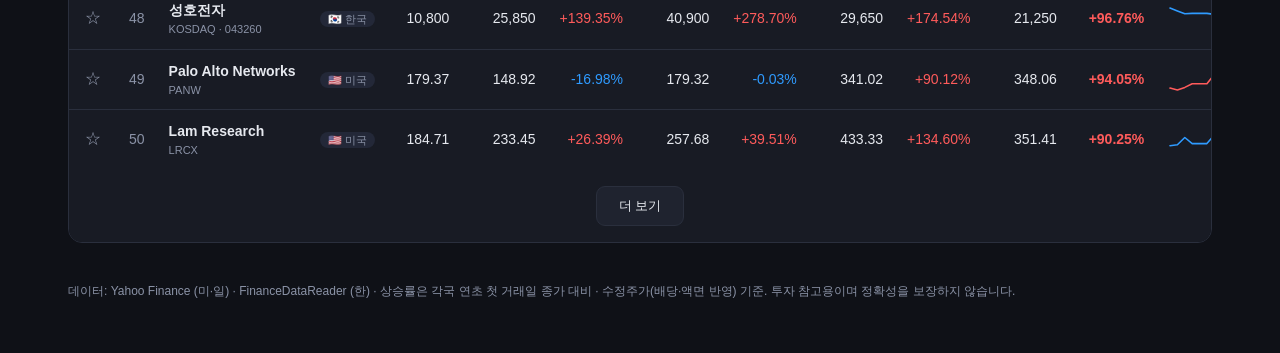
==== commit 7a5d9d06: "feat: 스파크라인(추이) + 즐겨찾기 (로드맵 3단계) - build_history.py 신규: data.json 커밋 히스토리에서 종목별 종가 시계열   추출 → data/h" ====
--- a/index.html
+++ b/index.html
@@ -42,6 +42,7 @@
       <button class="tab" data-market="US">🇺🇸 미국</button>
       <button class="tab" data-market="KR">🇰🇷 한국</button>
       <button class="tab" data-market="JP">🇯🇵 일본</button>
+      <button class="tab fav-tab" id="favTab" title="즐겨찾기만 보기">⭐ 즐겨찾기</button>
     </div>
   </section>
 
--- a/assets/style.css
+++ b/assets/style.css
@@ -137,6 +137,28 @@
 .up   { color: var(--up); }
 .down { color: var(--down); }
 .flat { color: var(--flat); }
+
+/* 즐겨찾기 별 + 필터 탭 */
+.fav-tab.active { background: #f5b301; border-color: #f5b301; color: #1a1300; }
+.t-fav { width: 34px; text-align: center; }
+thead th.t-fav { text-align: center; color: #f5b301; }
+.star {
+  background: none; border: 0; cursor: pointer; padding: 2px 4px;
+  font-size: 16px; line-height: 1; color: var(--muted); transition: color .12s;
+}
+.star:hover, .star.on { color: #f5b301; }
+
+/* 스파크라인(최근 추이) */
+.t-spark { width: 108px; }
+.spark { width: 100px; height: 26px; display: block; }
+.spark.up { color: var(--up); }
+.spark.down { color: var(--down); }
+
+/* 상세 카드: 별 + 큰 스파크라인 */
+.detail .d-star { order: -1; font-size: 20px; padding: 0; margin-right: 2px; }
+.d-spark { margin-top: 16px; }
+.d-spark-label { color: var(--muted); font-size: 12px; margin-bottom: 6px; }
+.d-spark .spark { width: 100%; height: 60px; }
 
 .empty { text-align: center; color: var(--muted); padding: 40px; }
 .more { text-align: center; padding: 16px; }
@@ -284,12 +306,27 @@
     line-height: 1.35;
   }
   .t-rank { display: none; }
+  /* 별: 카드 좌상단 고정, 종목명은 그만큼 들여씀 */
+  .t-fav {
+    position: absolute; top: 10px; left: 9px;
+    width: auto; padding: 0; z-index: 1;
+  }
+  .t-fav::before { display: none; }
+  .t-fav .star { font-size: 20px; }
   .stock-cell {
     grid-column: 1 / -1;
+    padding-left: 32px;
     padding-right: 88px;
     padding-bottom: 8px;
     border-bottom: 1px solid var(--line);
   }
+  /* 스파크라인: 카드 하단 전폭 스트립 */
+  .t-spark {
+    grid-column: 1 / -1;
+    background: var(--panel-2); border: 1px solid var(--line);
+    border-radius: 8px; padding: 8px 10px;
+  }
+  .t-spark .spark { width: 100%; height: 30px; }
   .stock-cell::before,
   .market-cell::before { display: none; }
   .nm {
